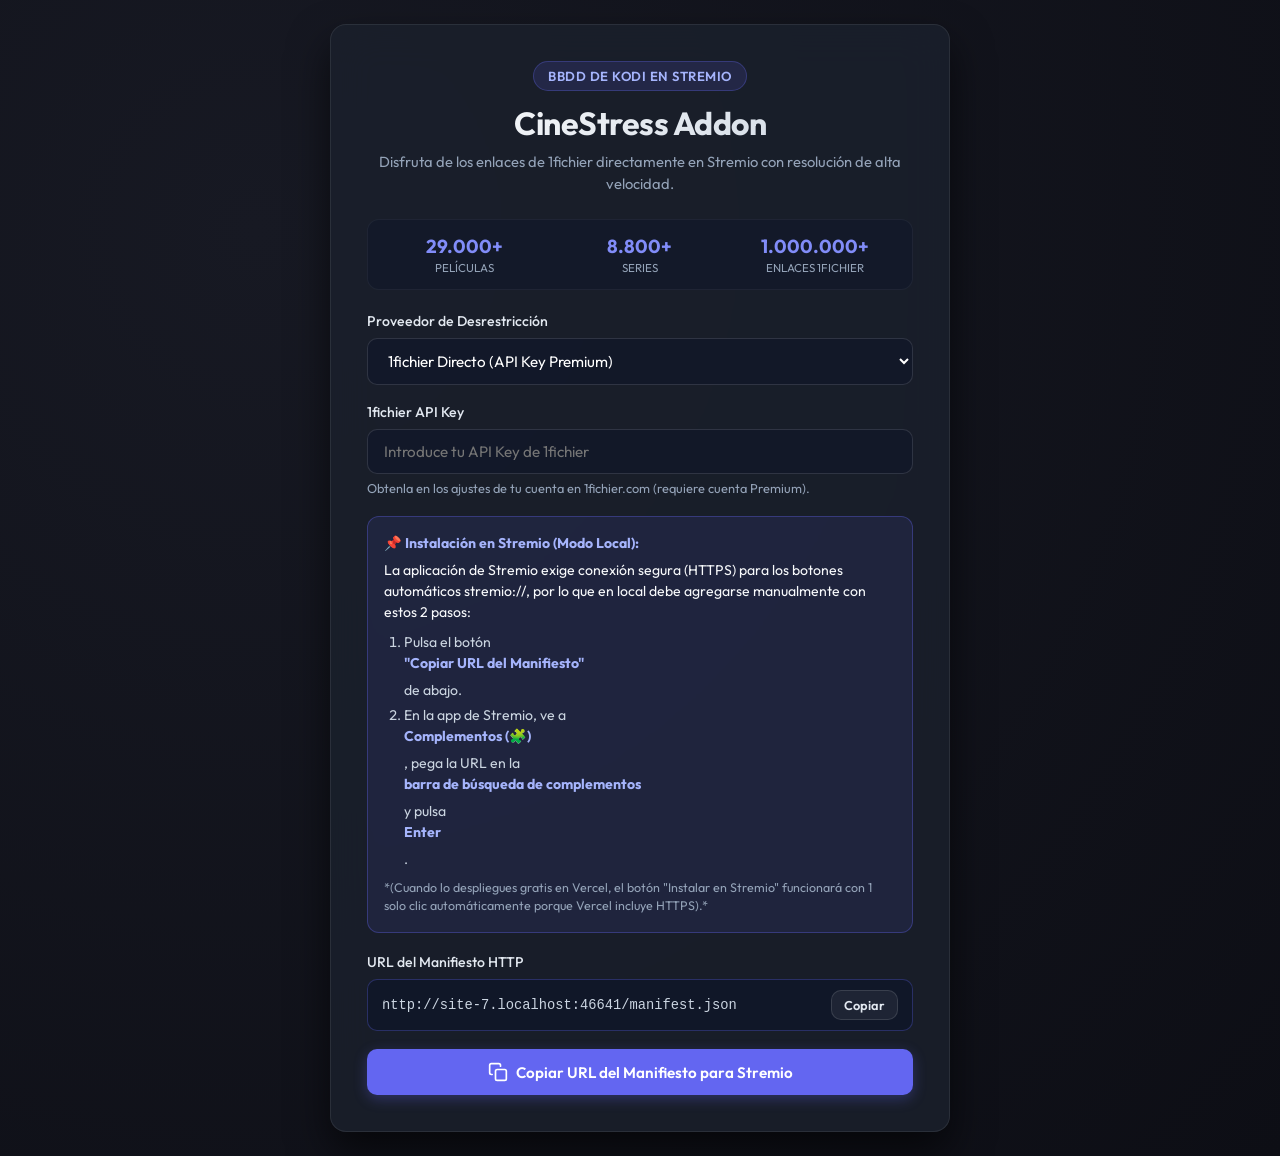
==== static/index.html @ 14b65c4c "Inicializar addon CineStress para Stremio con soporte Vercel y Neon PostgreSQL" ====
<!DOCTYPE html>
<html lang="es">
<head>
  <meta charset="UTF-8">
  <meta name="viewport" content="width=device-width, initial-scale=1.0">
  <title>CineStress - Complemento de Stremio (1fichier / Debrid)</title>
  <link rel="preconnect" href="https://fonts.googleapis.com">
  <link rel="preconnect" href="https://fonts.gstatic.com" crossorigin>
  <link href="https://fonts.googleapis.com/css2?family=Outfit:wght@300;400;500;600;700&display=swap" rel="stylesheet">
  <style>
    :root {
      --bg-gradient: radial-gradient(circle at 20% 20%, #171923 0%, #0d0e15 100%);
      --card-bg: rgba(26, 32, 44, 0.85);
      --card-border: rgba(255, 255, 255, 0.08);
      --accent: #6366f1;
      --accent-hover: #4f46e5;
      --accent-glow: rgba(99, 102, 241, 0.3);
      --text-main: #f8fafc;
      --text-muted: #94a3b8;
      --success: #10b981;
      --radius: 16px;
    }

    * {
      box-sizing: border-box;
      margin: 0;
      padding: 0;
      font-family: 'Outfit', sans-serif;
    }

    body {
      background: var(--bg-gradient);
      color: var(--text-main);
      min-height: 100vh;
      display: flex;
      flex-direction: column;
      align-items: center;
      justify-content: center;
      padding: 24px;
    }

    .container {
      width: 100%;
      max-width: 620px;
      background: var(--card-bg);
      backdrop-filter: blur(20px);
      -webkit-backdrop-filter: blur(20px);
      border: 1px solid var(--card-border);
      border-radius: var(--radius);
      padding: 36px;
      box-shadow: 0 20px 40px rgba(0, 0, 0, 0.6);
      animation: fadeIn 0.4s ease-out;
    }

    @keyframes fadeIn {
      from { opacity: 0; transform: translateY(12px); }
      to { opacity: 1; transform: translateY(0); }
    }

    .header {
      text-align: center;
      margin-bottom: 24px;
    }

    .badge {
      display: inline-block;
      padding: 6px 14px;
      background: rgba(99, 102, 241, 0.15);
      border: 1px solid rgba(99, 102, 241, 0.3);
      border-radius: 999px;
      font-size: 0.82rem;
      font-weight: 600;
      color: #a5b4fc;
      margin-bottom: 12px;
      text-transform: uppercase;
      letter-spacing: 0.5px;
    }

    h1 {
      font-size: 2rem;
      font-weight: 700;
      letter-spacing: -0.5px;
      margin-bottom: 8px;
      background: linear-gradient(135deg, #ffffff 0%, #cbd5e1 100%);
      -webkit-background-clip: text;
      -webkit-text-fill-color: transparent;
    }

    p.subtitle {
      color: var(--text-muted);
      font-size: 0.92rem;
      line-height: 1.5;
    }

    .stats {
      display: grid;
      grid-template-columns: repeat(3, 1fr);
      gap: 10px;
      background: rgba(15, 23, 42, 0.5);
      border: 1px solid rgba(255, 255, 255, 0.05);
      border-radius: 12px;
      padding: 14px;
      margin-bottom: 22px;
      text-align: center;
    }

    .stat-number {
      font-size: 1.18rem;
      font-weight: 700;
      color: #818cf8;
    }

    .stat-label {
      font-size: 0.72rem;
      color: var(--text-muted);
      text-transform: uppercase;
      margin-top: 2px;
    }

    .form-group {
      margin-bottom: 18px;
    }

    label {
      display: block;
      font-size: 0.88rem;
      font-weight: 500;
      color: #e2e8f0;
      margin-bottom: 8px;
    }

    select, input {
      width: 100%;
      background: rgba(15, 23, 42, 0.6);
      border: 1px solid rgba(255, 255, 255, 0.12);
      border-radius: 10px;
      color: #ffffff;
      padding: 12px 16px;
      font-size: 0.95rem;
      outline: none;
      transition: all 0.25s ease;
    }

    select:focus, input:focus {
      border-color: var(--accent);
      box-shadow: 0 0 0 3px var(--accent-glow);
    }

    .help-text {
      font-size: 0.8rem;
      color: var(--text-muted);
      margin-top: 6px;
      line-height: 1.4;
    }

    .local-notice {
      background: rgba(99, 102, 241, 0.1);
      border: 1px solid rgba(99, 102, 241, 0.35);
      border-radius: 12px;
      padding: 16px;
      margin-bottom: 20px;
      font-size: 0.88rem;
      line-height: 1.5;
    }

    .local-notice strong {
      color: #a5b4fc;
      display: block;
      margin-bottom: 6px;
    }

    .local-notice ol {
      padding-left: 20px;
      margin-top: 8px;
      display: flex;
      flex-direction: column;
      gap: 4px;
      color: #cbd5e1;
    }

    .url-box {
      background: rgba(15, 23, 42, 0.8);
      border: 1px solid rgba(99, 102, 241, 0.3);
      border-radius: 10px;
      padding: 10px 14px;
      margin-bottom: 18px;
      display: flex;
      align-items: center;
      gap: 10px;
    }

    .url-input {
      background: transparent;
      border: none;
      padding: 0;
      font-size: 0.86rem;
      color: #cbd5e1;
      font-family: monospace;
      width: 100%;
      outline: none;
    }

    .actions {
      display: flex;
      flex-direction: column;
      gap: 10px;
    }

    .btn {
      width: 100%;
      padding: 13px 18px;
      border-radius: 10px;
      font-size: 0.95rem;
      font-weight: 600;
      cursor: pointer;
      display: flex;
      align-items: center;
      justify-content: center;
      gap: 8px;
      transition: all 0.2s ease;
      text-decoration: none;
    }

    .btn-primary {
      background: var(--accent);
      color: #ffffff;
      border: none;
      box-shadow: 0 4px 14px var(--accent-glow);
    }

    .btn-primary:hover {
      background: var(--accent-hover);
      transform: translateY(-1px);
    }

    .btn-secondary {
      background: rgba(255, 255, 255, 0.06);
      color: #e2e8f0;
      border: 1px solid rgba(255, 255, 255, 0.12);
    }

    .btn-secondary:hover {
      background: rgba(255, 255, 255, 0.12);
    }

    .toast {
      position: fixed;
      bottom: 24px;
      background: #10b981;
      color: #fff;
      padding: 12px 24px;
      border-radius: 8px;
      font-weight: 500;
      font-size: 0.92rem;
      box-shadow: 0 10px 25px rgba(0, 0, 0, 0.5);
      opacity: 0;
      transform: translateY(10px);
      transition: all 0.3s ease;
      pointer-events: none;
      z-index: 1000;
    }

    .toast.show {
      opacity: 1;
      transform: translateY(0);
    }
  </style>
</head>
<body>

  <div class="container">
    <div class="header">
      <span class="badge">BBDD de Kodi en Stremio</span>
      <h1>CineStress Addon</h1>
      <p class="subtitle">Disfruta de los enlaces de 1fichier directamente en Stremio con resolución de alta velocidad.</p>
    </div>

    <div class="stats">
      <div>
        <div class="stat-number">29.000+</div>
        <div class="stat-label">Películas</div>
      </div>
      <div>
        <div class="stat-number">8.800+</div>
        <div class="stat-label">Series</div>
      </div>
      <div>
        <div class="stat-number">1.000.000+</div>
        <div class="stat-label">Enlaces 1fichier</div>
      </div>
    </div>

    <div class="form-group">
      <label for="provider">Proveedor de Desrestricción</label>
      <select id="provider" onchange="onInputChange()">
        <option value="1fichier">1fichier Directo (API Key Premium)</option>
        <option value="realdebrid">Real-Debrid (Token API)</option>
        <option value="alldebrid">AllDebrid (API Key)</option>
      </select>
    </div>

    <div class="form-group" id="group-1fichier">
      <label for="key_1fichier">1fichier API Key</label>
      <input type="password" id="key_1fichier" placeholder="Introduce tu API Key de 1fichier" oninput="onInputChange()">
      <div class="help-text">Obtenla en los ajustes de tu cuenta en 1fichier.com (requiere cuenta Premium).</div>
    </div>

    <div class="form-group" id="group-realdebrid" style="display: none;">
      <label for="key_rd">Real-Debrid API Token</label>
      <input type="password" id="key_rd" placeholder="Introduce tu API Token de Real-Debrid" oninput="onInputChange()">
      <div class="help-text">Obtenla en <a href="https://real-debrid.com/apitoken" target="_blank" style="color: #818cf8;">real-debrid.com/apitoken</a>.</div>
    </div>

    <div class="form-group" id="group-alldebrid" style="display: none;">
      <label for="key_ad">AllDebrid API Key</label>
      <input type="password" id="key_ad" placeholder="Introduce tu API Key de AllDebrid" oninput="onInputChange()">
      <div class="help-text">Obtenla en los ajustes de API de tu cuenta en alldebrid.com.</div>
    </div>

    <!-- Aviso especial para modo local -->
    <div id="local-banner" class="local-notice">
      <strong>📌 Instalación en Stremio (Modo Local):</strong>
      La aplicación de Stremio exige conexión segura (HTTPS) para los botones automáticos <code>stremio://</code>, por lo que en local debe agregarse manualmente con estos 2 pasos:
      <ol>
        <li>Pulsa el botón <strong>"Copiar URL del Manifiesto"</strong> de abajo.</li>
        <li>En la app de Stremio, ve a <strong>Complementos (🧩)</strong>, pega la URL en la <strong>barra de búsqueda de complementos</strong> y pulsa <strong>Enter</strong>.</li>
      </ol>
      <div style="margin-top: 8px; font-size: 0.78rem; color: #94a3b8;">
        *(Cuando lo despliegues gratis en Vercel, el botón "Instalar en Stremio" funcionará con 1 solo clic automáticamente porque Vercel incluye HTTPS).*
      </div>
    </div>

    <div class="form-group">
      <label>URL del Manifiesto HTTP</label>
      <div class="url-box">
        <input type="text" id="manifest-url-display" class="url-input" readonly value="">
        <button class="btn btn-secondary" style="width: auto; padding: 6px 12px; font-size: 0.8rem;" onclick="copyManifestUrl()">Copiar</button>
      </div>
    </div>

    <div class="actions">
      <button class="btn btn-primary" onclick="copyManifestUrl()">
        <svg width="20" height="20" viewBox="0 0 24 24" fill="none" stroke="currentColor" stroke-width="2" stroke-linecap="round" stroke-linejoin="round"><rect x="9" y="9" width="13" height="13" rx="2" ry="2"></rect><path d="M5 15H4a2 2 0 0 1-2-2V4a2 2 0 0 1 2-2h9a2 2 0 0 1 2 2v1"></path></svg>
        Copiar URL del Manifiesto para Stremio
      </button>

      <a href="#" id="install-btn" class="btn btn-secondary" style="display: none;">
        <svg width="18" height="18" viewBox="0 0 24 24" fill="none" stroke="currentColor" stroke-width="2" stroke-linecap="round" stroke-linejoin="round"><polygon points="5 3 19 12 5 21 5 3"></polygon></svg>
        Instalar directamente (Solo HTTPS / Vercel)
      </a>
    </div>
  </div>

  <div id="toast" class="toast">¡Enlace copiado al portapapeles!</div>

  <script>
    function updateProviderVisibility() {
      const prov = document.getElementById('provider').value;
      document.getElementById('group-1fichier').style.display = prov === '1fichier' ? 'block' : 'none';
      document.getElementById('group-realdebrid').style.display = prov === 'realdebrid' ? 'block' : 'none';
      document.getElementById('group-alldebrid').style.display = prov === 'alldebrid' ? 'block' : 'none';
    }

    function getConfigObject() {
      const provider = document.getElementById('provider').value;
      const config = { provider: provider };

      if (provider === '1fichier') {
        const k = document.getElementById('key_1fichier').value.trim();
        if (k) config['1fichier_key'] = k;
      } else if (provider === 'realdebrid') {
        const k = document.getElementById('key_rd').value.trim();
        if (k) config['rd_token'] = k;
      } else if (provider === 'alldebrid') {
        const k = document.getElementById('key_ad').value.trim();
        if (k) config['ad_key'] = k;
      }
      return config;
    }

    function getManifestUrl() {
      const config = getConfigObject();

      // En entornos locales usamos explícitamente 127.0.0.1 con su puerto
      let host = window.location.hostname;
      if (host === 'localhost') {
        host = '127.0.0.1';
      }
      const port = window.location.port ? ':' + window.location.port : '';
      const origin = `${window.location.protocol}//${host}${port}`;

      const hasCreds = config['1fichier_key'] || config['rd_token'] || config['ad_key'];
      if (!hasCreds) {
        return `${origin}/manifest.json`;
      }

      // Convertimos a base64 seguro para URLs
      const jsonStr = JSON.stringify(config);
      const b64 = btoa(unescape(encodeURIComponent(jsonStr)))
        .replace(/\+/g, '-')
        .replace(/\//g, '_')
        .replace(/=+$/, '');

      return `${origin}/${b64}/manifest.json`;
    }

    function onInputChange() {
      updateProviderVisibility();
      const manifestUrl = getManifestUrl();

      // Actualizamos el campo de texto visible
      document.getElementById('manifest-url-display').value = manifestUrl;

      // Si estamos en HTTPS (producción o Vercel), mostramos el botón directo de stremio://
      const isHttps = window.location.protocol === 'https:';
      const installBtn = document.getElementById('install-btn');
      const localBanner = document.getElementById('local-banner');

      if (isHttps) {
        localBanner.style.display = 'none';
        installBtn.style.display = 'flex';
        const stremioUrl = manifestUrl.replace(/^https:\/\//, 'stremio://');
        installBtn.setAttribute('href', stremioUrl);
      } else {
        localBanner.style.display = 'block';
        installBtn.style.display = 'none';
      }
    }

    function copyManifestUrl() {
      const url = getManifestUrl();
      copyToClipboard(url);
    }

    function copyToClipboard(text) {
      if (navigator.clipboard && window.isSecureContext) {
        navigator.clipboard.writeText(text).then(() => {
          showToast("¡Enlace del manifiesto copiado!");
        }).catch(() => {
          fallbackCopy(text);
        });
      } else {
        fallbackCopy(text);
      }
    }

    function fallbackCopy(text) {
      const input = document.getElementById('manifest-url-display');
      if (input) {
        input.focus();
        input.select();
        input.setSelectionRange(0, 99999);
      }
      try {
        const successful = document.execCommand('copy');
        if (successful) {
          showToast("¡Enlace copiado al portapapeles!");
          return;
        }
      } catch (err) {}
      prompt("Copia manualmente este enlace de manifiesto:", text);
    }

    function showToast(msg) {
      const t = document.getElementById('toast');
      t.textContent = msg;
      t.classList.add('show');
      setTimeout(() => {
        t.classList.remove('show');
      }, 2500);
    }

    // Inicializamos al cargar la página
    window.addEventListener('DOMContentLoaded', () => {
      onInputChange();
    });
  </script>
</body>
</html>
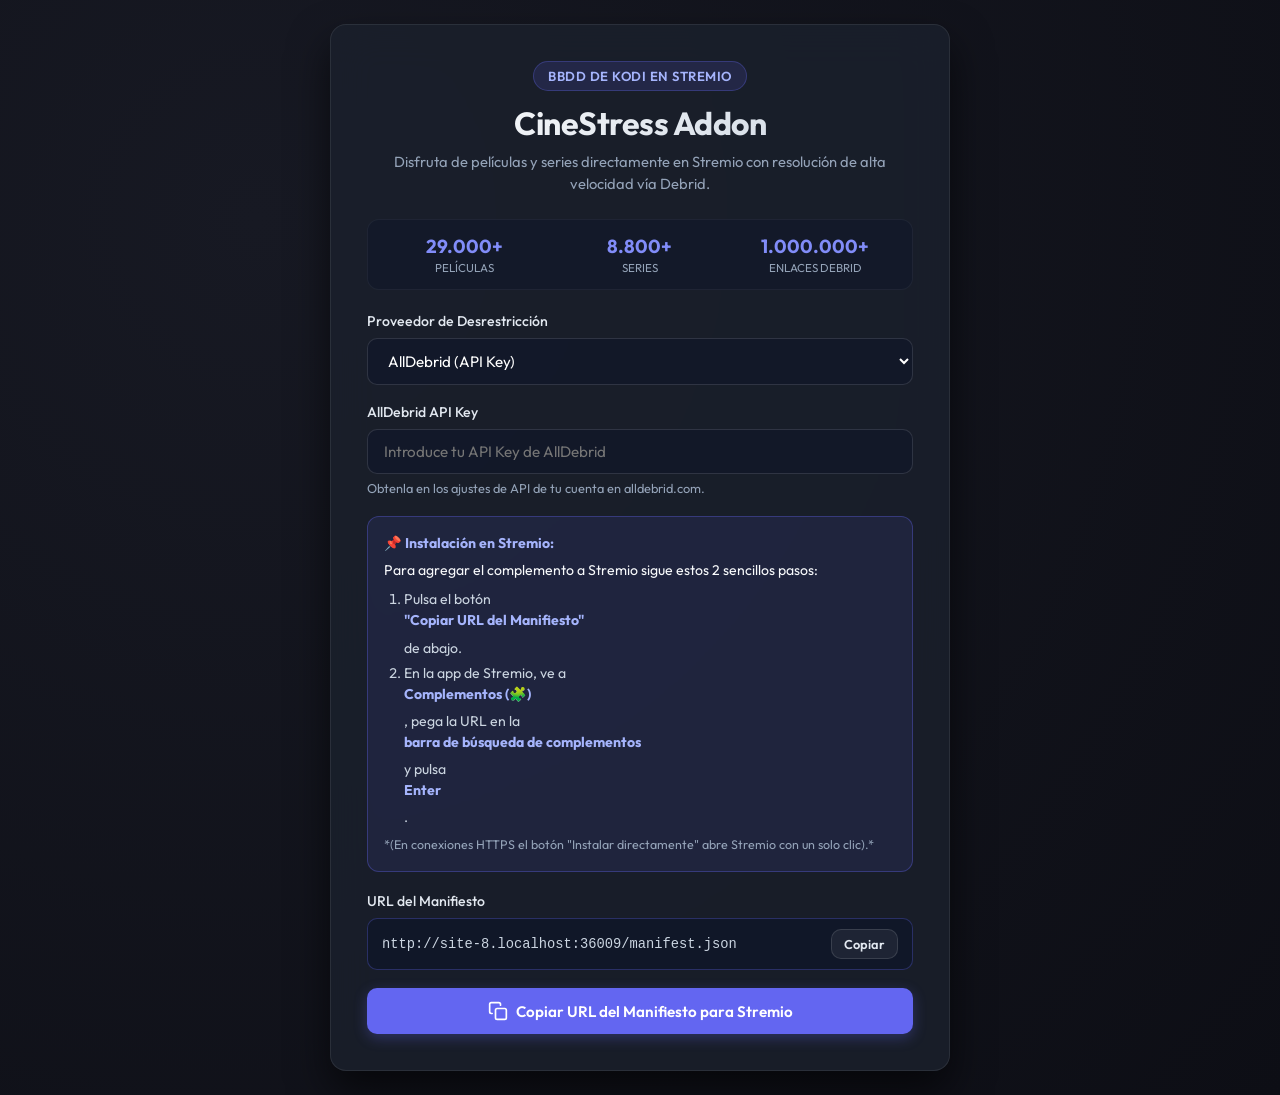
==== commit 79a39dac: "refactor: remove 1fichier references and streamline config to AllDebrid and RealDebrid" ====
--- a/static/index.html
+++ b/static/index.html
@@ -3,7 +3,7 @@
 <head>
   <meta charset="UTF-8">
   <meta name="viewport" content="width=device-width, initial-scale=1.0">
-  <title>CineStress - Complemento de Stremio (1fichier / Debrid)</title>
+  <title>CineStress - Complemento de Stremio (Debrid)</title>
   <link rel="preconnect" href="https://fonts.googleapis.com">
   <link rel="preconnect" href="https://fonts.gstatic.com" crossorigin>
   <link href="https://fonts.googleapis.com/css2?family=Outfit:wght@300;400;500;600;700&display=swap" rel="stylesheet">
@@ -272,7 +272,7 @@
     <div class="header">
       <span class="badge">BBDD de Kodi en Stremio</span>
       <h1>CineStress Addon</h1>
-      <p class="subtitle">Disfruta de los enlaces de 1fichier directamente en Stremio con resolución de alta velocidad.</p>
+      <p class="subtitle">Disfruta de películas y series directamente en Stremio con resolución de alta velocidad vía Debrid.</p>
     </div>
 
     <div class="stats">
@@ -286,23 +286,22 @@
       </div>
       <div>
         <div class="stat-number">1.000.000+</div>
-        <div class="stat-label">Enlaces 1fichier</div>
+        <div class="stat-label">Enlaces Debrid</div>
       </div>
     </div>
 
     <div class="form-group">
       <label for="provider">Proveedor de Desrestricción</label>
       <select id="provider" onchange="onInputChange()">
-        <option value="1fichier">1fichier Directo (API Key Premium)</option>
+        <option value="alldebrid" selected>AllDebrid (API Key)</option>
         <option value="realdebrid">Real-Debrid (Token API)</option>
-        <option value="alldebrid">AllDebrid (API Key)</option>
       </select>
     </div>
 
-    <div class="form-group" id="group-1fichier">
-      <label for="key_1fichier">1fichier API Key</label>
-      <input type="password" id="key_1fichier" placeholder="Introduce tu API Key de 1fichier" oninput="onInputChange()">
-      <div class="help-text">Obtenla en los ajustes de tu cuenta en 1fichier.com (requiere cuenta Premium).</div>
+    <div class="form-group" id="group-alldebrid">
+      <label for="key_ad">AllDebrid API Key</label>
+      <input type="password" id="key_ad" placeholder="Introduce tu API Key de AllDebrid" oninput="onInputChange()">
+      <div class="help-text">Obtenla en los ajustes de API de tu cuenta en alldebrid.com.</div>
     </div>
 
     <div class="form-group" id="group-realdebrid" style="display: none;">
@@ -311,27 +310,21 @@
       <div class="help-text">Obtenla en <a href="https://real-debrid.com/apitoken" target="_blank" style="color: #818cf8;">real-debrid.com/apitoken</a>.</div>
     </div>
 
-    <div class="form-group" id="group-alldebrid" style="display: none;">
-      <label for="key_ad">AllDebrid API Key</label>
-      <input type="password" id="key_ad" placeholder="Introduce tu API Key de AllDebrid" oninput="onInputChange()">
-      <div class="help-text">Obtenla en los ajustes de API de tu cuenta en alldebrid.com.</div>
-    </div>
-
     <!-- Aviso especial para modo local -->
     <div id="local-banner" class="local-notice">
-      <strong>📌 Instalación en Stremio (Modo Local):</strong>
-      La aplicación de Stremio exige conexión segura (HTTPS) para los botones automáticos <code>stremio://</code>, por lo que en local debe agregarse manualmente con estos 2 pasos:
+      <strong>📌 Instalación en Stremio:</strong>
+      Para agregar el complemento a Stremio sigue estos 2 sencillos pasos:
       <ol>
         <li>Pulsa el botón <strong>"Copiar URL del Manifiesto"</strong> de abajo.</li>
         <li>En la app de Stremio, ve a <strong>Complementos (🧩)</strong>, pega la URL en la <strong>barra de búsqueda de complementos</strong> y pulsa <strong>Enter</strong>.</li>
       </ol>
       <div style="margin-top: 8px; font-size: 0.78rem; color: #94a3b8;">
-        *(Cuando lo despliegues gratis en Vercel, el botón "Instalar en Stremio" funcionará con 1 solo clic automáticamente porque Vercel incluye HTTPS).*
+        *(En conexiones HTTPS el botón "Instalar directamente" abre Stremio con un solo clic).*
       </div>
     </div>
 
     <div class="form-group">
-      <label>URL del Manifiesto HTTP</label>
+      <label>URL del Manifiesto</label>
       <div class="url-box">
         <input type="text" id="manifest-url-display" class="url-input" readonly value="">
         <button class="btn btn-secondary" style="width: auto; padding: 6px 12px; font-size: 0.8rem;" onclick="copyManifestUrl()">Copiar</button>
@@ -346,7 +339,7 @@
 
       <a href="#" id="install-btn" class="btn btn-secondary" style="display: none;">
         <svg width="18" height="18" viewBox="0 0 24 24" fill="none" stroke="currentColor" stroke-width="2" stroke-linecap="round" stroke-linejoin="round"><polygon points="5 3 19 12 5 21 5 3"></polygon></svg>
-        Instalar directamente (Solo HTTPS / Vercel)
+        Instalar directamente
       </a>
     </div>
   </div>
@@ -356,7 +349,6 @@
   <script>
     function updateProviderVisibility() {
       const prov = document.getElementById('provider').value;
-      document.getElementById('group-1fichier').style.display = prov === '1fichier' ? 'block' : 'none';
       document.getElementById('group-realdebrid').style.display = prov === 'realdebrid' ? 'block' : 'none';
       document.getElementById('group-alldebrid').style.display = prov === 'alldebrid' ? 'block' : 'none';
     }
@@ -365,10 +357,7 @@
       const provider = document.getElementById('provider').value;
       const config = { provider: provider };
 
-      if (provider === '1fichier') {
-        const k = document.getElementById('key_1fichier').value.trim();
-        if (k) config['1fichier_key'] = k;
-      } else if (provider === 'realdebrid') {
+      if (provider === 'realdebrid') {
         const k = document.getElementById('key_rd').value.trim();
         if (k) config['rd_token'] = k;
       } else if (provider === 'alldebrid') {
@@ -389,7 +378,7 @@
       const port = window.location.port ? ':' + window.location.port : '';
       const origin = `${window.location.protocol}//${host}${port}`;
 
-      const hasCreds = config['1fichier_key'] || config['rd_token'] || config['ad_key'];
+      const hasCreds = config['rd_token'] || config['ad_key'];
       if (!hasCreds) {
         return `${origin}/manifest.json`;
       }
